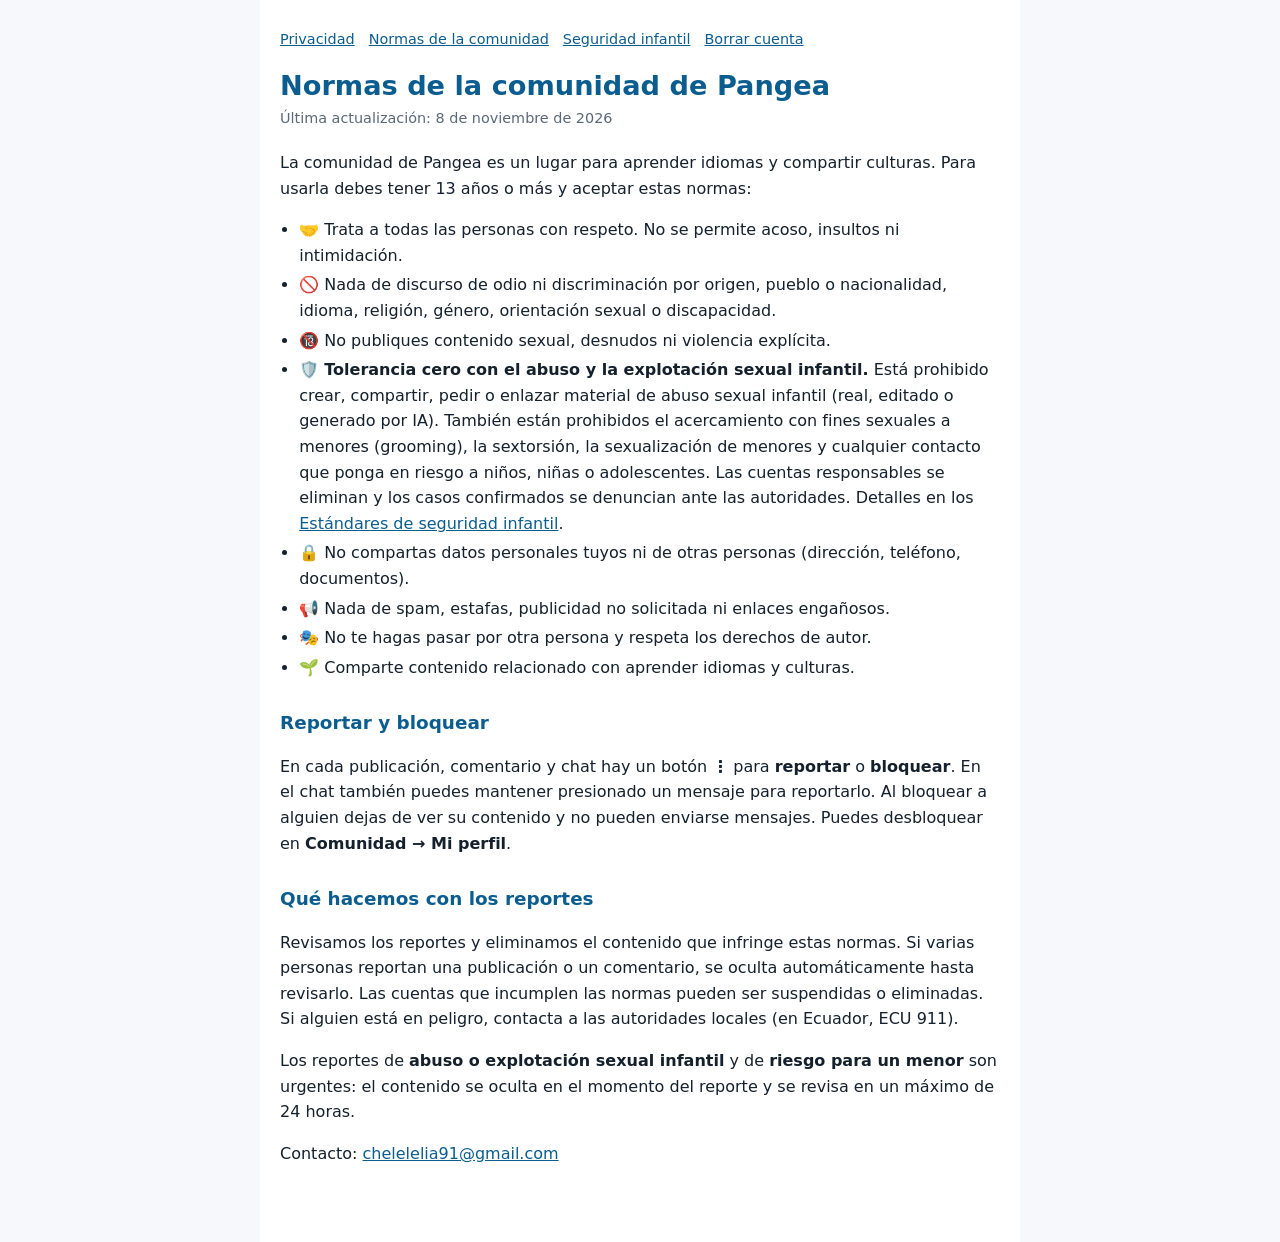
==== normas.html @ 9b29a8db "Add files via upload" ====
<!DOCTYPE html>
<html lang="es">
<head>
<meta charset="utf-8">
<meta name="viewport" content="width=device-width, initial-scale=1">
<title>Normas de la comunidad · Pangea</title>
<link rel="stylesheet" href="estilo.css">
</head>
<body>
<main>
<nav><a href="privacidad.html">Privacidad</a><a href="normas.html">Normas de la comunidad</a><a href="seguridad-infantil.html">Seguridad infantil</a><a href="borrar-cuenta.html">Borrar cuenta</a></nav>
<h1>Normas de la comunidad de Pangea</h1>
<p class="fecha">Última actualización: 8 de noviembre de 2026</p>
<p>La comunidad de Pangea es un lugar para aprender idiomas y compartir culturas. Para usarla debes tener 13 años o más y aceptar estas normas:</p>
<ul>
<li>🤝 Trata a todas las personas con respeto. No se permite acoso, insultos ni intimidación.</li>
<li>🚫 Nada de discurso de odio ni discriminación por origen, pueblo o nacionalidad, idioma, religión, género, orientación sexual o discapacidad.</li>
<li>🔞 No publiques contenido sexual, desnudos ni violencia explícita.</li>
<li>🛡️ <strong>Tolerancia cero con el abuso y la explotación sexual infantil.</strong> Está prohibido crear, compartir, pedir o enlazar material de abuso sexual infantil (real, editado o generado por IA). También están prohibidos el acercamiento con fines sexuales a menores (grooming), la sextorsión, la sexualización de menores y cualquier contacto que ponga en riesgo a niños, niñas o adolescentes. Las cuentas responsables se eliminan y los casos confirmados se denuncian ante las autoridades. Detalles en los <a href="seguridad-infantil.html">Estándares de seguridad infantil</a>.</li>
<li>🔒 No compartas datos personales tuyos ni de otras personas (dirección, teléfono, documentos).</li>
<li>📢 Nada de spam, estafas, publicidad no solicitada ni enlaces engañosos.</li>
<li>🎭 No te hagas pasar por otra persona y respeta los derechos de autor.</li>
<li>🌱 Comparte contenido relacionado con aprender idiomas y culturas.</li>
</ul>
<h2>Reportar y bloquear</h2>
<p>En cada publicación, comentario y chat hay un botón <strong>⋮</strong> para <strong>reportar</strong> o <strong>bloquear</strong>. En el chat también puedes mantener presionado un mensaje para reportarlo. Al bloquear a alguien dejas de ver su contenido y no pueden enviarse mensajes. Puedes desbloquear en <strong>Comunidad → Mi perfil</strong>.</p>
<h2>Qué hacemos con los reportes</h2>
<p>Revisamos los reportes y eliminamos el contenido que infringe estas normas. Si varias personas reportan una publicación o un comentario, se oculta automáticamente hasta revisarlo. Las cuentas que incumplen las normas pueden ser suspendidas o eliminadas. Si alguien está en peligro, contacta a las autoridades locales (en Ecuador, ECU 911).</p>
<p>Los reportes de <strong>abuso o explotación sexual infantil</strong> y de <strong>riesgo para un menor</strong> son urgentes: el contenido se oculta en el momento del reporte y se revisa en un máximo de 24 horas.</p>
<p>Contacto: <a href="mailto:chelelelia91@gmail.com">chelelelia91@gmail.com</a></p>
</main>
</body>
</html>
---- estilo.css ----
:root{--azul:#0b5d8f;--tinta:#14202b;--gris:#5b6878;--linea:#e7ecf2}
*{box-sizing:border-box}
body{margin:0;font-family:system-ui,-apple-system,"Segoe UI",Roboto,sans-serif;color:var(--tinta);background:#f6f8fb;line-height:1.6}
main{max-width:760px;margin:0 auto;padding:28px 20px 60px;background:#fff;min-height:100vh}
h1{color:var(--azul);font-size:1.7rem;line-height:1.25;margin:0 0 4px}
h2{color:var(--azul);font-size:1.15rem;margin:28px 0 6px}
.fecha{color:var(--gris);font-size:.9rem;margin:0 0 20px}
ul{padding-left:1.2rem}li{margin:4px 0}
a{color:var(--azul)}
.caja{background:#eef6fb;border:1px solid #cfe3f0;border-radius:14px;padding:14px 16px;margin:16px 0}
.boton{display:inline-block;background:var(--azul);color:#fff;text-decoration:none;font-weight:700;padding:12px 20px;border-radius:999px;margin:6px 0}
table{border-collapse:collapse;width:100%;font-size:.93rem}td,th{border:1px solid var(--linea);padding:8px;text-align:left;vertical-align:top}th{background:#f1f5f9}
nav{font-size:.9rem;margin-bottom:18px}nav a{margin-right:14px}
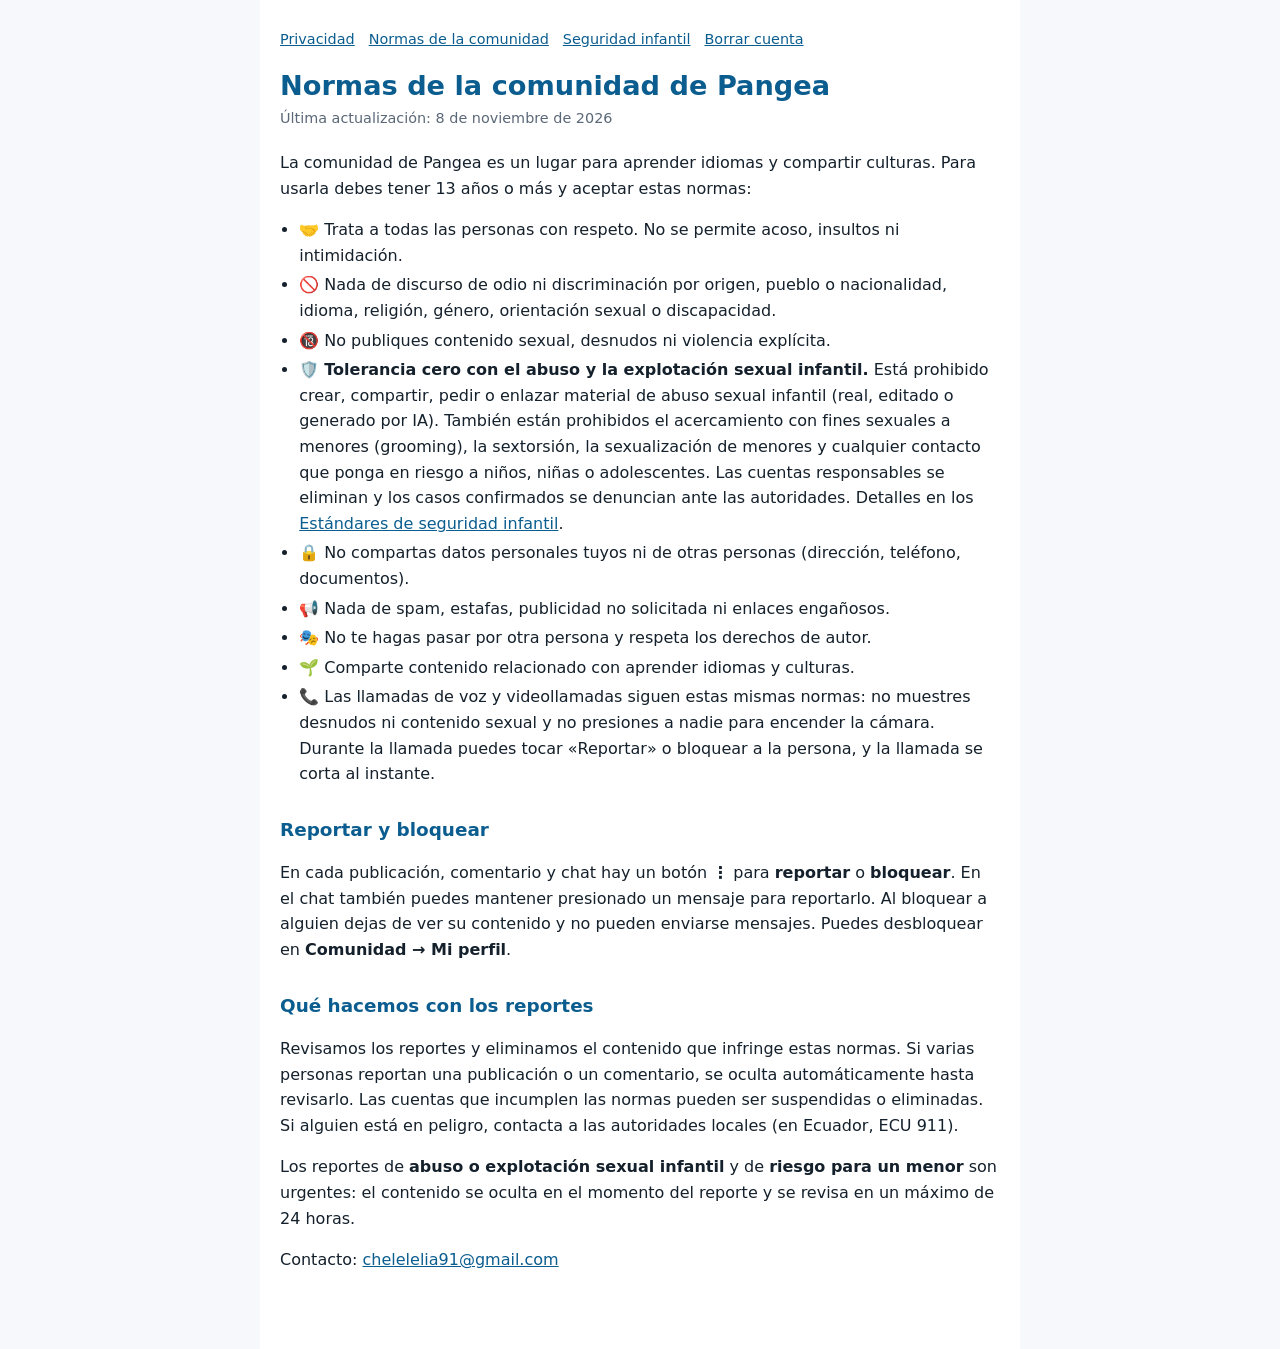
==== commit 81f13bf9: "Add files via upload" ====
--- a/normas.html
+++ b/normas.html
@@ -21,6 +21,7 @@
 <li>📢 Nada de spam, estafas, publicidad no solicitada ni enlaces engañosos.</li>
 <li>🎭 No te hagas pasar por otra persona y respeta los derechos de autor.</li>
 <li>🌱 Comparte contenido relacionado con aprender idiomas y culturas.</li>
+<li>📞 Las llamadas de voz y videollamadas siguen estas mismas normas: no muestres desnudos ni contenido sexual y no presiones a nadie para encender la cámara. Durante la llamada puedes tocar «Reportar» o bloquear a la persona, y la llamada se corta al instante.</li>
 </ul>
 <h2>Reportar y bloquear</h2>
 <p>En cada publicación, comentario y chat hay un botón <strong>⋮</strong> para <strong>reportar</strong> o <strong>bloquear</strong>. En el chat también puedes mantener presionado un mensaje para reportarlo. Al bloquear a alguien dejas de ver su contenido y no pueden enviarse mensajes. Puedes desbloquear en <strong>Comunidad → Mi perfil</strong>.</p>
